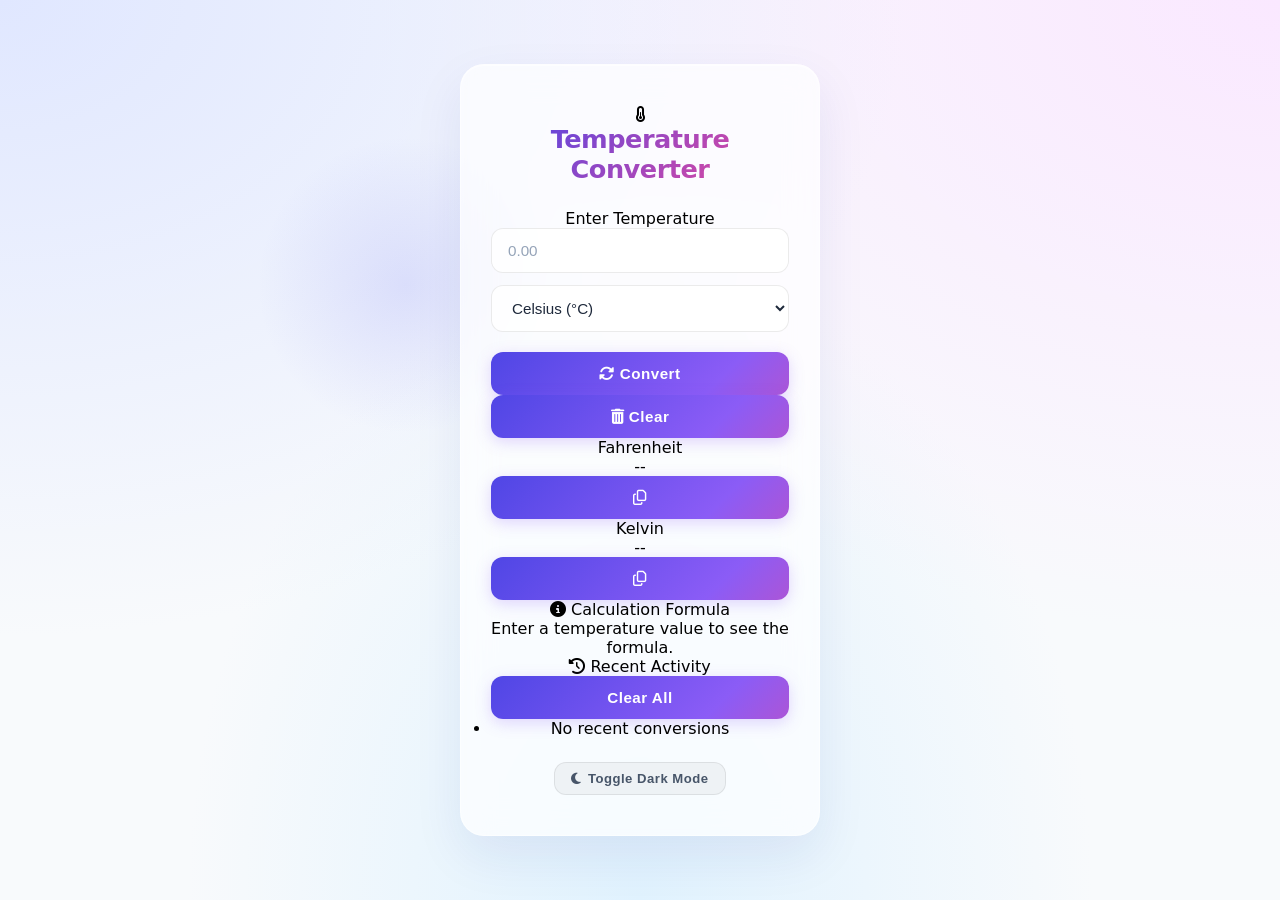
==== task3-temperature-converter/index.html @ c2657f8c "Update index.html" ====
<!DOCTYPE html>
<html lang="en">
<head>
    <meta charset="UTF-8">
    <title>Advanced Temperature Converter | Sai Reddy</title>
    <meta name="viewport" content="width=device-width, initial-scale=1.0">
    <link rel="stylesheet" href="style.css">
    <!-- FontAwesome Icons for visual indicators -->
    <link rel="stylesheet" href="https://cdnjs.cloudflare.com/ajax/libs/font-awesome/6.4.2/css/all.min.css">
</head>
<body>

<div class="container">
    <header>
        <div class="logo-area">
            <i class="fa-solid fa-temperature-half logo-icon"></i>
        </div>
        <h1>Temperature Converter</h1>
    </header>

    <!-- Main Input Section -->
    <div class="input-section">
        <label for="temperature" class="field-label">Enter Temperature</label>
        <div class="input-group">
            <input type="number" id="temperature" placeholder="0.00" step="any" oninput="convertTemp()">
            <select id="unit" onchange="convertTemp()">
                <option value="celsius">Celsius (°C)</option>
                <option value="fahrenheit">Fahrenheit (°F)</option>
                <option value="kelvin">Kelvin (K)</option>
            </select>
        </div>
        <div id="validation-warning" class="warning-box"></div>
    </div>

    <!-- Control Actions -->
    <div class="action-buttons">
        <button onclick="convertTemp()" class="btn-primary"><i class="fa-solid fa-rotate"></i> Convert</button>
        <button onclick="clearAll()" class="btn-secondary"><i class="fa-solid fa-trash-can"></i> Clear</button>
    </div>

    <!-- Output Display Cards -->
    <div class="results-container">
        <div class="result-card" id="card-one">
            <span class="card-label" id="label-one">Fahrenheit</span>
            <div class="card-output">
                <span id="output-one">--</span>
                <button class="copy-btn" onclick="copyResult('output-one', this)" title="Copy Result">
                    <i class="fa-regular fa-copy"></i>
                </button>
            </div>
        </div>

        <div class="result-card" id="card-two">
            <span class="card-label" id="label-two">Kelvin</span>
            <div class="card-output">
                <span id="output-two">--</span>
                <button class="copy-btn" onclick="copyResult('output-two', this)" title="Copy Result">
                    <i class="fa-regular fa-copy"></i>
                </button>
            </div>
        </div>
    </div>

    <!-- Formula Detail Breakdown -->
    <div class="info-accordion">
        <div class="info-header"><i class="fa-solid fa-circle-info"></i> Calculation Formula</div>
        <div class="info-body" id="formula-display">Enter a temperature value to see the formula.</div>
    </div>

    <!-- Conversion History Log -->
    <div class="history-panel">
        <div class="history-header">
            <span><i class="fa-solid fa-clock-rotate-left"></i> Recent Activity</span>
            <button class="clear-history" onclick="clearHistory()">Clear All</button>
        </div>
        <ul class="history-list" id="history-list">
            <li class="empty-history">No recent conversions</li>
        </ul>
    </div>

    <!-- Theme Control Option -->
    <button class="toggle" id="theme-toggle" onclick="toggleMode()">
        <i class="fa-solid fa-moon"></i> <span>Toggle Dark Mode</span>
    </button>
</div>

<script src="script.js"></script>
</body>
</html>
---- task3-temperature-converter/style.css ----
* {
    margin: 0;
    padding: 0;
    box-sizing: border-box;
}

body {
    font-family: 'Segoe UI', system-ui, -apple-system, sans-serif;
    /* Rich multi-point pastel mesh gradient for Light Mode */
    background: radial-gradient(at 0% 0%, #e0e7ff 0px, transparent 50%),
                radial-gradient(at 100% 0%, #fae8ff 0px, transparent 50%),
                radial-gradient(at 50% 100%, #e0f2fe 0px, transparent 50%);
    background-color: #f8fafc;
    display: flex;
    justify-content: center;
    align-items: center;
    min-height: 100vh;
    transition: background 0.5s cubic-bezier(0.4, 0, 0.2, 1);
    overflow: hidden;
    position: relative;
}

/* Subtle atmospheric neon orb in the background */
body::before {
    content: '';
    position: absolute;
    width: 300px;
    height: 300px;
    background: radial-gradient(circle, rgba(99, 102, 241, 0.15) 0%, transparent 70%);
    top: 15%;
    left: 20%;
    z-index: 1;
    pointer-events: none;
}

.container {
    position: relative;
    z-index: 2;
    /* Frosted glass effect */
    background: rgba(255, 255, 255, 0.7);
    backdrop-filter: blur(16px);
    -webkit-backdrop-filter: blur(16px);
    border: 1px solid rgba(255, 255, 255, 0.5);
    padding: 40px 30px;
    border-radius: 24px;
    text-align: center;
    width: 360px;
    box-shadow: 0 20px 50px rgba(31, 38, 135, 0.08),
                inset 0 1px 0 rgba(255, 255, 255, 0.6);
    animation: slideUp 0.7s cubic-bezier(0.16, 1, 0.3, 1);
}

h1 {
    font-size: 1.6rem;
    font-weight: 800;
    letter-spacing: -0.5px;
    /* Vibrant gradient text style */
    background: linear-gradient(135deg, #4f46e5, #ec4899);
    -webkit-background-clip: text;
    -webkit-text-fill-color: transparent;
    margin-bottom: 25px;
    display: flex;
    align-items: center;
    justify-content: center;
    gap: 8px;
}

.input-group {
    display: flex;
    flex-direction: column;
    gap: 12px;
    margin-bottom: 20px;
}

input, select {
    padding: 13px 16px;
    border-radius: 12px;
    border: 1px solid rgba(0, 0, 0, 0.08);
    background-color: rgba(255, 255, 255, 0.8);
    color: #1e293b;
    font-size: 0.95rem;
    font-weight: 500;
    outline: none;
    transition: all 0.25s ease;
}

input::placeholder {
    color: #94a3b8;
}

input:focus, select:focus {
    border-color: #6366f1;
    background-color: #ffffff;
    box-shadow: 0 0 0 4px rgba(99, 102, 241, 0.12);
}

/* Chrome/Safari/Opera/Edge inner spin button removal */
input::-webkit-outer-spin-button,
input::-webkit-inner-spin-button {
    -webkit-appearance: none;
    margin: 0;
}

button {
    width: 100%;
    padding: 13px;
    border: none;
    border-radius: 12px;
    /* Vibrant dynamic multi-gradient accent */
    background: linear-gradient(135deg, #4f46e5, #8b5cf6, #ec4899);
    background-size: 150% 150%;
    color: white;
    font-size: 0.95rem;
    font-weight: 700;
    letter-spacing: 0.5px;
    cursor: pointer;
    transition: all 0.3s ease;
    box-shadow: 0 4px 15px rgba(139, 92, 246, 0.25);
}

button:hover {
    transform: translateY(-2px);
    box-shadow: 0 8px 25px rgba(139, 92, 246, 0.4);
    filter: brightness(1.05);
}

button:active {
    transform: translateY(0);
}

.result {
    margin-top: 24px;
    padding: 16px;
    border-radius: 12px;
    background-color: rgba(241, 245, 249, 0.8);
    border: 1px dashed rgba(0, 0, 0, 0.1);
    color: #1e293b;
    font-weight: 700;
    font-size: 1.2rem;
    transition: all 0.3s ease;
    min-height: 56px;
    display: flex;
    align-items: center;
    justify-content: center;
}

/* Minimal translucent style for toggle button */
button.toggle {
    background: rgba(0, 0, 0, 0.04);
    border: 1px solid rgba(0, 0, 0, 0.08);
    color: #475569;
    font-size: 0.82rem;
    font-weight: 600;
    margin-top: 24px;
    box-shadow: none;
    display: inline-flex;
    align-items: center;
    justify-content: center;
    gap: 6px;
    width: auto;
    padding: 8px 16px;
}

button.toggle:hover {
    background: rgba(0, 0, 0, 0.08);
    color: #0f172a;
    border-color: rgba(0, 0, 0, 0.15);
    box-shadow: none;
    transform: translateY(-1px);
}

/* ==========================================
   Dark Mode Styling (OBSIDIAN & NEON SPACE)
   ========================================== */
.dark {
    /* Cosmic neon space background grid */
    background: radial-gradient(at 0% 0%, #1e1b4b 0px, transparent 50%),
                radial-gradient(at 50% 0%, #311042 0px, transparent 50%),
                radial-gradient(at 100% 0%, #090d16 0px, transparent 50%),
                radial-gradient(at 0% 100%, #1e1b4b 0px, transparent 50%),
                radial-gradient(at 100% 100%, #020617 0px, transparent 50%);
    background-color: #030712;
}

.dark::before {
    background: radial-gradient(circle, rgba(236, 72, 153, 0.12) 0%, transparent 70%);
}

.dark .container {
    background: rgba(15, 23, 42, 0.45);
    border-color: rgba(255, 255, 255, 0.07);
    box-shadow: 0 25px 60px rgba(0, 0, 0, 0.55),
                inset 0 1px 0 rgba(255, 255, 255, 0.05);
}

.dark h1 {
    background: linear-gradient(135deg, #a5b4fc, #f472b6);
    -webkit-background-clip: text;
    -webkit-text-fill-color: transparent;
}

.dark input, .dark select {
    background-color: rgba(15, 23, 42, 0.6);
    border-color: rgba(255, 255, 255, 0.08);
    color: #f8fafc;
}

.dark input::placeholder {
    color: #475569;
}

.dark input:focus, .dark select:focus {
    border-color: #a78bfa;
    box-shadow: 0 0 0 4px rgba(167, 139, 250, 0.15);
    background-color: rgba(15, 23, 42, 0.85);
}

.dark .result {
    background-color: rgba(15, 23, 42, 0.7);
    border-color: rgba(255, 255, 255, 0.08);
    color: #f8fafc;
}

.dark button.toggle {
    background: rgba(255, 255, 255, 0.03);
    border-color: rgba(255, 255, 255, 0.08);
    color: #94a3b8;
}

.dark button.toggle:hover {
    background: rgba(255, 255, 255, 0.08);
    color: #f8fafc;
    border-color: rgba(255, 255, 255, 0.15);
}

/* Entrance Animation */
@keyframes slideUp {
    from {
        opacity: 0;
        transform: scale(0.95) translateY(15px);
    }
    to {
        opacity: 1;
        transform: scale(1) translateY(0);
    }
}

/* Mobile Responsive Adjustments */
@media(max-width: 480px){
    .container {
        width: 88%;
        padding: 30px 20px;
    }
}
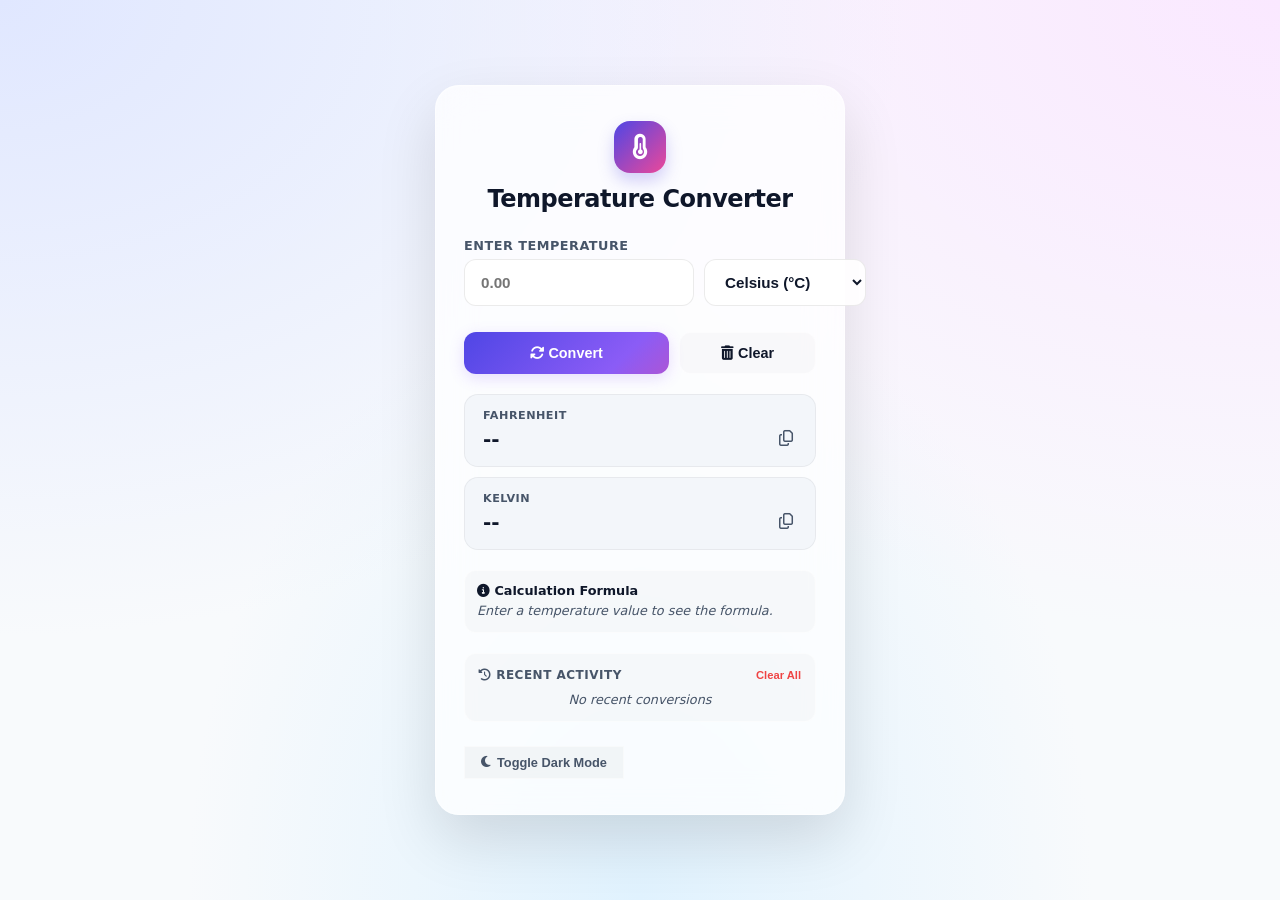
==== commit 736c103f: "Update index.html" ====
--- a/task3-temperature-converter/index.html
+++ b/task3-temperature-converter/index.html
@@ -2,10 +2,10 @@
 <html lang="en">
 <head>
     <meta charset="UTF-8">
-    <title>Advanced Temperature Converter | Sai Reddy</title>
+    <title>Temperature Converter | Sai Reddy</title>
     <meta name="viewport" content="width=device-width, initial-scale=1.0">
     <link rel="stylesheet" href="style.css">
-    <!-- FontAwesome Icons for visual indicators -->
+    <!-- FontAwesome for modern icons -->
     <link rel="stylesheet" href="https://cdnjs.cloudflare.com/ajax/libs/font-awesome/6.4.2/css/all.min.css">
 </head>
 <body>
@@ -18,7 +18,7 @@
         <h1>Temperature Converter</h1>
     </header>
 
-    <!-- Main Input Section -->
+    <!-- Temperature Input Form -->
     <div class="input-section">
         <label for="temperature" class="field-label">Enter Temperature</label>
         <div class="input-group">
@@ -32,13 +32,13 @@
         <div id="validation-warning" class="warning-box"></div>
     </div>
 
-    <!-- Control Actions -->
+    <!-- Convert & Clear Controls -->
     <div class="action-buttons">
         <button onclick="convertTemp()" class="btn-primary"><i class="fa-solid fa-rotate"></i> Convert</button>
         <button onclick="clearAll()" class="btn-secondary"><i class="fa-solid fa-trash-can"></i> Clear</button>
     </div>
 
-    <!-- Output Display Cards -->
+    <!-- Dedicated Converted Result Cards -->
     <div class="results-container">
         <div class="result-card" id="card-one">
             <span class="card-label" id="label-one">Fahrenheit</span>
@@ -78,7 +78,7 @@
         </ul>
     </div>
 
-    <!-- Theme Control Option -->
+    <!-- Toggle Dark Mode Option -->
     <button class="toggle" id="theme-toggle" onclick="toggleMode()">
         <i class="fa-solid fa-moon"></i> <span>Toggle Dark Mode</span>
     </button>
--- a/task3-temperature-converter/style.css
+++ b/task3-temperature-converter/style.css
@@ -1,3 +1,38 @@
+:root {
+    --transition-speed: 0.4s;
+    /* Light Mode Palette */
+    --body-bg: radial-gradient(at 0% 0%, #e0e7ff 0px, transparent 50%),
+               radial-gradient(at 100% 0%, #fae8ff 0px, transparent 50%),
+               radial-gradient(at 50% 100%, #e0f2fe 0px, transparent 50%);
+    --bg-fallback: #f8fafc;
+    --panel-bg: rgba(255, 255, 255, 0.75);
+    --panel-border: rgba(255, 255, 255, 0.5);
+    --text-primary: #0f172a;
+    --text-muted: #475569;
+    --input-bg: rgba(255, 255, 255, 0.9);
+    --input-border: rgba(0, 0, 0, 0.08);
+    --card-bg: rgba(241, 245, 249, 0.85);
+    --card-border: rgba(0, 0, 0, 0.05);
+}
+
+/* Dark Mode Variables override */
+.dark {
+    --body-bg: radial-gradient(at 0% 0%, #1e1b4b 0px, transparent 50%),
+               radial-gradient(at 50% 0%, #311042 0px, transparent 50%),
+               radial-gradient(at 100% 0%, #090d16 0px, transparent 50%),
+               radial-gradient(at 0% 100%, #1e1b4b 0px, transparent 50%),
+               radial-gradient(at 100% 100%, #020617 0px, transparent 50%);
+    --bg-fallback: #030712;
+    --panel-bg: rgba(15, 23, 42, 0.55);
+    --panel-border: rgba(255, 255, 255, 0.08);
+    --text-primary: #f8fafc;
+    --text-muted: #94a3b8;
+    --input-bg: rgba(15, 23, 42, 0.6);
+    --input-border: rgba(255, 255, 255, 0.08);
+    --card-bg: rgba(15, 23, 42, 0.7);
+    --card-border: rgba(255, 255, 255, 0.05);
+}
+
 * {
     margin: 0;
     padding: 0;
@@ -6,150 +41,291 @@
 
 body {
     font-family: 'Segoe UI', system-ui, -apple-system, sans-serif;
-    /* Rich multi-point pastel mesh gradient for Light Mode */
-    background: radial-gradient(at 0% 0%, #e0e7ff 0px, transparent 50%),
-                radial-gradient(at 100% 0%, #fae8ff 0px, transparent 50%),
-                radial-gradient(at 50% 100%, #e0f2fe 0px, transparent 50%);
-    background-color: #f8fafc;
+    background: var(--body-bg);
+    background-color: var(--bg-fallback);
+    color: var(--text-primary);
     display: flex;
     justify-content: center;
     align-items: center;
     min-height: 100vh;
-    transition: background 0.5s cubic-bezier(0.4, 0, 0.2, 1);
-    overflow: hidden;
-    position: relative;
-}
-
-/* Subtle atmospheric neon orb in the background */
-body::before {
-    content: '';
-    position: absolute;
-    width: 300px;
-    height: 300px;
-    background: radial-gradient(circle, rgba(99, 102, 241, 0.15) 0%, transparent 70%);
-    top: 15%;
-    left: 20%;
-    z-index: 1;
-    pointer-events: none;
+    padding: 20px;
+    transition: background var(--transition-speed) ease, color var(--transition-speed) ease;
 }
 
 .container {
-    position: relative;
-    z-index: 2;
-    /* Frosted glass effect */
-    background: rgba(255, 255, 255, 0.7);
-    backdrop-filter: blur(16px);
-    -webkit-backdrop-filter: blur(16px);
-    border: 1px solid rgba(255, 255, 255, 0.5);
-    padding: 40px 30px;
+    background: var(--panel-bg);
+    backdrop-filter: blur(18px);
+    -webkit-backdrop-filter: blur(18px);
+    border: 1px solid var(--panel-border);
+    padding: 35px 28px;
     border-radius: 24px;
+    width: 100%;
+    max-width: 410px;
+    box-shadow: 0 25px 60px rgba(0, 0, 0, 0.12),
+                inset 0 1px 0 rgba(255, 255, 255, 0.2);
+    animation: slideUp 0.6s cubic-bezier(0.16, 1, 0.3, 1);
+}
+
+/* Header & Icon */
+header {
     text-align: center;
-    width: 360px;
-    box-shadow: 0 20px 50px rgba(31, 38, 135, 0.08),
-                inset 0 1px 0 rgba(255, 255, 255, 0.6);
-    animation: slideUp 0.7s cubic-bezier(0.16, 1, 0.3, 1);
+    margin-bottom: 25px;
+}
+
+.logo-area {
+    width: 52px;
+    height: 52px;
+    background: linear-gradient(135deg, #4f46e5, #ec4899);
+    border-radius: 16px;
+    display: flex;
+    align-items: center;
+    justify-content: center;
+    margin: 0 auto 12px;
+    box-shadow: 0 8px 16px rgba(79, 70, 229, 0.25);
+}
+
+.logo-icon {
+    font-size: 1.6rem;
+    color: white;
 }
 
 h1 {
-    font-size: 1.6rem;
+    font-size: 1.5rem;
     font-weight: 800;
     letter-spacing: -0.5px;
-    /* Vibrant gradient text style */
-    background: linear-gradient(135deg, #4f46e5, #ec4899);
-    -webkit-background-clip: text;
-    -webkit-text-fill-color: transparent;
-    margin-bottom: 25px;
-    display: flex;
-    align-items: center;
-    justify-content: center;
-    gap: 8px;
+}
+
+/* Input Fields styling */
+.field-label {
+    display: block;
+    font-size: 0.8rem;
+    font-weight: 700;
+    text-transform: uppercase;
+    letter-spacing: 0.5px;
+    color: var(--text-muted);
+    margin-bottom: 6px;
+    text-align: left;
 }
 
 .input-group {
-    display: flex;
-    flex-direction: column;
-    gap: 12px;
-    margin-bottom: 20px;
+    display: grid;
+    grid-template-columns: 1.4fr 1fr;
+    gap: 10px;
 }
 
 input, select {
     padding: 13px 16px;
     border-radius: 12px;
-    border: 1px solid rgba(0, 0, 0, 0.08);
-    background-color: rgba(255, 255, 255, 0.8);
-    color: #1e293b;
+    border: 1px solid var(--input-border);
+    background-color: var(--input-bg);
+    color: var(--text-primary);
     font-size: 0.95rem;
-    font-weight: 500;
+    font-weight: 600;
     outline: none;
-    transition: all 0.25s ease;
-}
-
-input::placeholder {
-    color: #94a3b8;
+    transition: all 0.2s ease;
 }
 
 input:focus, select:focus {
     border-color: #6366f1;
-    background-color: #ffffff;
-    box-shadow: 0 0 0 4px rgba(99, 102, 241, 0.12);
-}
-
-/* Chrome/Safari/Opera/Edge inner spin button removal */
-input::-webkit-outer-spin-button,
-input::-webkit-inner-spin-button {
-    -webkit-appearance: none;
-    margin: 0;
-}
-
-button {
-    width: 100%;
-    padding: 13px;
+    box-shadow: 0 0 0 4px rgba(99, 102, 241, 0.15);
+}
+
+/* Validation Alert */
+.warning-box {
+    color: #ef4444;
+    font-size: 0.8rem;
+    font-weight: 600;
+    margin-top: 8px;
+    text-align: left;
+    min-height: 18px;
+}
+
+/* Control Buttons styling */
+.action-buttons {
+    display: grid;
+    grid-template-columns: 1.5fr 1fr;
+    gap: 10px;
+    margin-bottom: 20px;
+}
+
+button.btn-primary {
+    padding: 12px;
     border: none;
     border-radius: 12px;
-    /* Vibrant dynamic multi-gradient accent */
     background: linear-gradient(135deg, #4f46e5, #8b5cf6, #ec4899);
     background-size: 150% 150%;
     color: white;
-    font-size: 0.95rem;
-    font-weight: 700;
+    font-size: 0.9rem;
+    font-weight: 700;
+    cursor: pointer;
+    box-shadow: 0 4px 15px rgba(139, 92, 246, 0.2);
+    transition: all 0.2s ease;
+}
+
+button.btn-primary:hover {
+    transform: translateY(-1.5px);
+    box-shadow: 0 6px 18px rgba(139, 92, 246, 0.35);
+    filter: brightness(1.05);
+}
+
+button.btn-secondary {
+    padding: 12px;
+    border: 1px solid var(--panel-border);
+    border-radius: 12px;
+    background: rgba(0, 0, 0, 0.02);
+    color: var(--text-primary);
+    font-size: 0.9rem;
+    font-weight: 600;
+    cursor: pointer;
+    transition: all 0.2s ease;
+}
+
+button.btn-secondary:hover {
+    background: rgba(0, 0, 0, 0.05);
+}
+
+/* Output Cards styling */
+.results-container {
+    display: flex;
+    flex-direction: column;
+    gap: 10px;
+    margin-bottom: 20px;
+}
+
+.result-card {
+    background: var(--card-bg);
+    border: 1px solid var(--card-border);
+    padding: 14px 18px;
+    border-radius: 14px;
+    text-align: left;
+    display: flex;
+    flex-direction: column;
+    justify-content: space-between;
+    min-height: 72px;
+}
+
+.card-label {
+    font-size: 0.7rem;
+    font-weight: 700;
+    text-transform: uppercase;
     letter-spacing: 0.5px;
+    color: var(--text-muted);
+}
+
+.card-output {
+    display: flex;
+    justify-content: space-between;
+    align-items: center;
+    font-size: 1.25rem;
+    font-weight: 800;
+    margin-top: 4px;
+}
+
+.copy-btn {
+    background: transparent;
+    border: none;
+    color: var(--text-muted);
+    font-size: 1rem;
     cursor: pointer;
-    transition: all 0.3s ease;
-    box-shadow: 0 4px 15px rgba(139, 92, 246, 0.25);
-}
-
-button:hover {
-    transform: translateY(-2px);
-    box-shadow: 0 8px 25px rgba(139, 92, 246, 0.4);
-    filter: brightness(1.05);
-}
-
-button:active {
-    transform: translateY(0);
-}
-
-.result {
-    margin-top: 24px;
-    padding: 16px;
-    border-radius: 12px;
-    background-color: rgba(241, 245, 249, 0.8);
-    border: 1px dashed rgba(0, 0, 0, 0.1);
-    color: #1e293b;
-    font-weight: 700;
-    font-size: 1.2rem;
-    transition: all 0.3s ease;
-    min-height: 56px;
-    display: flex;
-    align-items: center;
-    justify-content: center;
-}
-
-/* Minimal translucent style for toggle button */
+    padding: 4px;
+    transition: color 0.2s, transform 0.1s;
+}
+
+.copy-btn:hover {
+    color: #6366f1;
+    transform: scale(1.1);
+}
+
+/* Formula Breakdown styling */
+.info-accordion {
+    background: rgba(0, 0, 0, 0.02);
+    border: 1px solid var(--panel-border);
+    border-radius: 12px;
+    padding: 12px;
+    font-size: 0.8rem;
+    text-align: left;
+    margin-bottom: 20px;
+}
+
+.info-header {
+    font-weight: 700;
+    color: var(--text-primary);
+    margin-bottom: 4px;
+}
+
+.info-body {
+    color: var(--text-muted);
+    line-height: 1.4;
+    font-style: italic;
+}
+
+/* History Log styling */
+.history-panel {
+    background: rgba(0, 0, 0, 0.02);
+    border: 1px solid var(--panel-border);
+    border-radius: 12px;
+    padding: 14px;
+    text-align: left;
+}
+
+.history-header {
+    display: flex;
+    justify-content: space-between;
+    align-items: center;
+    font-size: 0.75rem;
+    font-weight: 700;
+    text-transform: uppercase;
+    letter-spacing: 0.5px;
+    color: var(--text-muted);
+    margin-bottom: 10px;
+}
+
+.clear-history {
+    background: transparent;
+    border: none;
+    color: #ef4444;
+    font-size: 0.7rem;
+    font-weight: 700;
+    cursor: pointer;
+}
+
+.history-list {
+    list-style: none;
+    display: flex;
+    flex-direction: column;
+    gap: 6px;
+}
+
+.history-item {
+    font-size: 0.8rem;
+    font-weight: 600;
+    color: var(--text-primary);
+    background: var(--input-bg);
+    padding: 6px 10px;
+    border-radius: 6px;
+    border: 1px solid var(--input-border);
+    display: flex;
+    justify-content: space-between;
+}
+
+.history-time {
+    color: var(--text-muted);
+    font-size: 0.7rem;
+}
+
+.empty-history {
+    font-size: 0.8rem;
+    color: var(--text-muted);
+    text-align: center;
+    font-style: italic;
+}
+
+/* Toggle Theme Button */
 button.toggle {
-    background: rgba(0, 0, 0, 0.04);
-    border: 1px solid rgba(0, 0, 0, 0.08);
-    color: #475569;
-    font-size: 0.82rem;
+    background: rgba(0, 0, 0, 0.03);
+    border: 1px solid var(--panel-border);
+    color: var(--text-muted);
+    font-size: 0.8rem;
     font-weight: 600;
     margin-top: 24px;
     box-shadow: none;
@@ -162,82 +338,23 @@
 }
 
 button.toggle:hover {
-    background: rgba(0, 0, 0, 0.08);
-    color: #0f172a;
-    border-color: rgba(0, 0, 0, 0.15);
-    box-shadow: none;
-    transform: translateY(-1px);
-}
-
-/* ==========================================
-   Dark Mode Styling (OBSIDIAN & NEON SPACE)
-   ========================================== */
-.dark {
-    /* Cosmic neon space background grid */
-    background: radial-gradient(at 0% 0%, #1e1b4b 0px, transparent 50%),
-                radial-gradient(at 50% 0%, #311042 0px, transparent 50%),
-                radial-gradient(at 100% 0%, #090d16 0px, transparent 50%),
-                radial-gradient(at 0% 100%, #1e1b4b 0px, transparent 50%),
-                radial-gradient(at 100% 100%, #020617 0px, transparent 50%);
-    background-color: #030712;
-}
-
-.dark::before {
-    background: radial-gradient(circle, rgba(236, 72, 153, 0.12) 0%, transparent 70%);
-}
-
-.dark .container {
-    background: rgba(15, 23, 42, 0.45);
-    border-color: rgba(255, 255, 255, 0.07);
-    box-shadow: 0 25px 60px rgba(0, 0, 0, 0.55),
-                inset 0 1px 0 rgba(255, 255, 255, 0.05);
-}
-
-.dark h1 {
-    background: linear-gradient(135deg, #a5b4fc, #f472b6);
-    -webkit-background-clip: text;
-    -webkit-text-fill-color: transparent;
-}
-
-.dark input, .dark select {
-    background-color: rgba(15, 23, 42, 0.6);
-    border-color: rgba(255, 255, 255, 0.08);
-    color: #f8fafc;
-}
-
-.dark input::placeholder {
-    color: #475569;
-}
-
-.dark input:focus, .dark select:focus {
-    border-color: #a78bfa;
-    box-shadow: 0 0 0 4px rgba(167, 139, 250, 0.15);
-    background-color: rgba(15, 23, 42, 0.85);
-}
-
-.dark .result {
-    background-color: rgba(15, 23, 42, 0.7);
-    border-color: rgba(255, 255, 255, 0.08);
-    color: #f8fafc;
+    background: rgba(0, 0, 0, 0.06);
+    color: var(--text-primary);
 }
 
 .dark button.toggle {
     background: rgba(255, 255, 255, 0.03);
-    border-color: rgba(255, 255, 255, 0.08);
-    color: #94a3b8;
 }
 
 .dark button.toggle:hover {
     background: rgba(255, 255, 255, 0.08);
-    color: #f8fafc;
-    border-color: rgba(255, 255, 255, 0.15);
-}
-
-/* Entrance Animation */
+}
+
+/* Keyframes */
 @keyframes slideUp {
     from {
         opacity: 0;
-        transform: scale(0.95) translateY(15px);
+        transform: scale(0.96) translateY(12px);
     }
     to {
         opacity: 1;
@@ -245,10 +362,16 @@
     }
 }
 
-/* Mobile Responsive Adjustments */
+/* Chrome/Safari/Opera/Edge inner spin input reset */
+input::-webkit-outer-spin-button,
+input::-webkit-inner-spin-button {
+    -webkit-appearance: none;
+    margin: 0;
+}
+
+/* Responsive adjustment */
 @media(max-width: 480px){
     .container {
-        width: 88%;
-        padding: 30px 20px;
+        padding: 25px 20px;
     }
 }
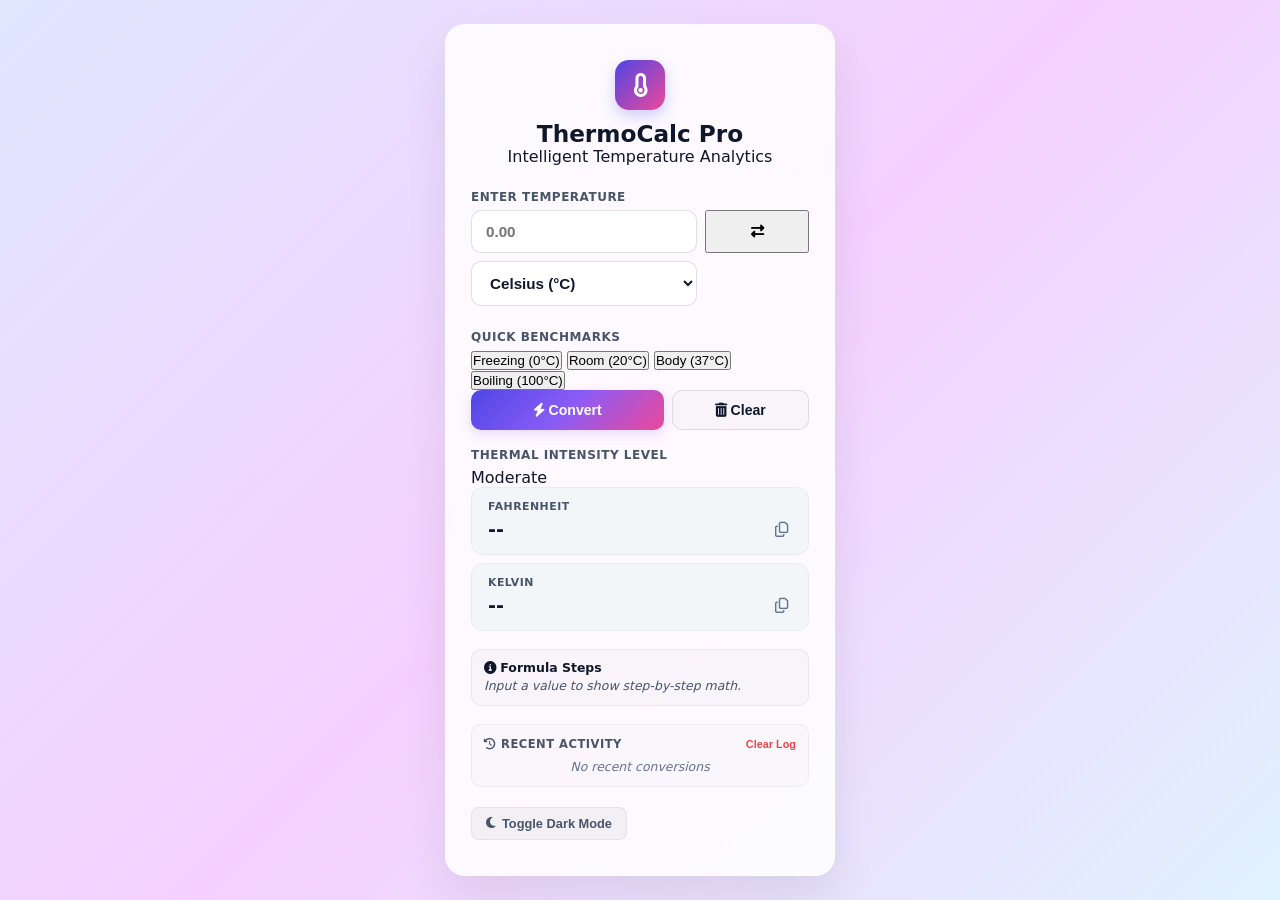
==== commit 5b9da148: "Update index.html" ====
--- a/task3-temperature-converter/index.html
+++ b/task3-temperature-converter/index.html
@@ -2,10 +2,10 @@
 <html lang="en">
 <head>
     <meta charset="UTF-8">
-    <title>Temperature Converter | Sai Reddy</title>
+    <title>ThermoCalc Pro | Temperature Converter</title>
     <meta name="viewport" content="width=device-width, initial-scale=1.0">
     <link rel="stylesheet" href="style.css">
-    <!-- FontAwesome for modern icons -->
+    <!-- FontAwesome for icons -->
     <link rel="stylesheet" href="https://cdnjs.cloudflare.com/ajax/libs/font-awesome/6.4.2/css/all.min.css">
 </head>
 <body>
@@ -13,9 +13,10 @@
 <div class="container">
     <header>
         <div class="logo-area">
-            <i class="fa-solid fa-temperature-half logo-icon"></i>
+            <i class="fa-solid fa-temperature-empty logo-icon" id="thermometer-icon"></i>
         </div>
-        <h1>Temperature Converter</h1>
+        <h1>ThermoCalc Pro</h1>
+        <p class="subtitle">Intelligent Temperature Analytics</p>
     </header>
 
     <!-- Temperature Input Form -->
@@ -23,6 +24,11 @@
         <label for="temperature" class="field-label">Enter Temperature</label>
         <div class="input-group">
             <input type="number" id="temperature" placeholder="0.00" step="any" oninput="convertTemp()">
+            
+            <button class="swap-btn" onclick="swapUnits()" title="Swap Units">
+                <i class="fa-solid fa-right-left"></i>
+            </button>
+
             <select id="unit" onchange="convertTemp()">
                 <option value="celsius">Celsius (°C)</option>
                 <option value="fahrenheit">Fahrenheit (°F)</option>
@@ -32,13 +38,35 @@
         <div id="validation-warning" class="warning-box"></div>
     </div>
 
-    <!-- Convert & Clear Controls -->
+    <!-- Quick Temperature Presets -->
+    <div class="presets-section">
+        <span class="field-label">Quick Benchmarks</span>
+        <div class="presets-grid">
+            <button onclick="applyPreset(0, 'celsius')">Freezing (0°C)</button>
+            <button onclick="applyPreset(20, 'celsius')">Room (20°C)</button>
+            <button onclick="applyPreset(37, 'celsius')">Body (37°C)</button>
+            <button onclick="applyPreset(100, 'celsius')">Boiling (100°C)</button>
+        </div>
+    </div>
+
+    <!-- Action Buttons -->
     <div class="action-buttons">
-        <button onclick="convertTemp()" class="btn-primary"><i class="fa-solid fa-rotate"></i> Convert</button>
+        <button onclick="convertTemp()" class="btn-primary"><i class="fa-solid fa-bolt"></i> Convert</button>
         <button onclick="clearAll()" class="btn-secondary"><i class="fa-solid fa-trash-can"></i> Clear</button>
     </div>
 
-    <!-- Dedicated Converted Result Cards -->
+    <!-- Dynamic Level Gauge Meter -->
+    <div class="meter-section">
+        <div class="meter-header">
+            <span class="field-label">Thermal Intensity Level</span>
+            <span id="meter-status" class="status-indicator">Moderate</span>
+        </div>
+        <div class="meter-track">
+            <div id="meter-fill" class="meter-fill"></div>
+        </div>
+    </div>
+
+    <!-- Results Display Cards -->
     <div class="results-container">
         <div class="result-card" id="card-one">
             <span class="card-label" id="label-one">Fahrenheit</span>
@@ -63,22 +91,22 @@
 
     <!-- Formula Detail Breakdown -->
     <div class="info-accordion">
-        <div class="info-header"><i class="fa-solid fa-circle-info"></i> Calculation Formula</div>
-        <div class="info-body" id="formula-display">Enter a temperature value to see the formula.</div>
+        <div class="info-header"><i class="fa-solid fa-circle-info"></i> Formula Steps</div>
+        <div class="info-body" id="formula-display">Input a value to show step-by-step math.</div>
     </div>
 
     <!-- Conversion History Log -->
     <div class="history-panel">
         <div class="history-header">
             <span><i class="fa-solid fa-clock-rotate-left"></i> Recent Activity</span>
-            <button class="clear-history" onclick="clearHistory()">Clear All</button>
+            <button class="clear-history" onclick="clearHistory()">Clear Log</button>
         </div>
         <ul class="history-list" id="history-list">
             <li class="empty-history">No recent conversions</li>
         </ul>
     </div>
 
-    <!-- Toggle Dark Mode Option -->
+    <!-- Toggle Theme Button -->
     <button class="toggle" id="theme-toggle" onclick="toggleMode()">
         <i class="fa-solid fa-moon"></i> <span>Toggle Dark Mode</span>
     </button>
--- a/task3-temperature-converter/style.css
+++ b/task3-temperature-converter/style.css
@@ -1,38 +1,6 @@
-:root {
-    --transition-speed: 0.4s;
-    /* Light Mode Palette */
-    --body-bg: radial-gradient(at 0% 0%, #e0e7ff 0px, transparent 50%),
-               radial-gradient(at 100% 0%, #fae8ff 0px, transparent 50%),
-               radial-gradient(at 50% 100%, #e0f2fe 0px, transparent 50%);
-    --bg-fallback: #f8fafc;
-    --panel-bg: rgba(255, 255, 255, 0.75);
-    --panel-border: rgba(255, 255, 255, 0.5);
-    --text-primary: #0f172a;
-    --text-muted: #475569;
-    --input-bg: rgba(255, 255, 255, 0.9);
-    --input-border: rgba(0, 0, 0, 0.08);
-    --card-bg: rgba(241, 245, 249, 0.85);
-    --card-border: rgba(0, 0, 0, 0.05);
-}
-
-/* Dark Mode Variables override */
-.dark {
-    --body-bg: radial-gradient(at 0% 0%, #1e1b4b 0px, transparent 50%),
-               radial-gradient(at 50% 0%, #311042 0px, transparent 50%),
-               radial-gradient(at 100% 0%, #090d16 0px, transparent 50%),
-               radial-gradient(at 0% 100%, #1e1b4b 0px, transparent 50%),
-               radial-gradient(at 100% 100%, #020617 0px, transparent 50%);
-    --bg-fallback: #030712;
-    --panel-bg: rgba(15, 23, 42, 0.55);
-    --panel-border: rgba(255, 255, 255, 0.08);
-    --text-primary: #f8fafc;
-    --text-muted: #94a3b8;
-    --input-bg: rgba(15, 23, 42, 0.6);
-    --input-border: rgba(255, 255, 255, 0.08);
-    --card-bg: rgba(15, 23, 42, 0.7);
-    --card-border: rgba(255, 255, 255, 0.05);
-}
-
+/* ==========================================
+   RESET & DEFAULT STYLES (Light Mode First)
+   ========================================== */
 * {
     margin: 0;
     padding: 0;
@@ -41,84 +9,84 @@
 
 body {
     font-family: 'Segoe UI', system-ui, -apple-system, sans-serif;
-    background: var(--body-bg);
-    background-color: var(--bg-fallback);
-    color: var(--text-primary);
+    /* High-compatibility light mode background gradient */
+    background: linear-gradient(135deg, #e0e7ff 0%, #f5d0fe 50%, #e0f2fe 100%);
+    background-attachment: fixed;
+    color: #0f172a;
     display: flex;
     justify-content: center;
     align-items: center;
     min-height: 100vh;
     padding: 20px;
-    transition: background var(--transition-speed) ease, color var(--transition-speed) ease;
+    transition: background 0.4s ease, color 0.4s ease;
 }
 
 .container {
-    background: var(--panel-bg);
-    backdrop-filter: blur(18px);
-    -webkit-backdrop-filter: blur(18px);
-    border: 1px solid var(--panel-border);
-    padding: 35px 28px;
-    border-radius: 24px;
+    background: rgba(255, 255, 255, 0.85);
+    backdrop-filter: blur(16px);
+    -webkit-backdrop-filter: blur(16px);
+    border: 1px solid rgba(255, 255, 255, 0.5);
+    padding: 35px 25px;
+    border-radius: 20px;
     width: 100%;
-    max-width: 410px;
-    box-shadow: 0 25px 60px rgba(0, 0, 0, 0.12),
-                inset 0 1px 0 rgba(255, 255, 255, 0.2);
-    animation: slideUp 0.6s cubic-bezier(0.16, 1, 0.3, 1);
-}
-
-/* Header & Icon */
+    max-width: 390px;
+    box-shadow: 0 20px 45px rgba(0, 0, 0, 0.08);
+    animation: slideUp 0.5s ease-out;
+}
+
+/* Header & Icon logo */
 header {
     text-align: center;
-    margin-bottom: 25px;
+    margin-bottom: 24px;
 }
 
 .logo-area {
-    width: 52px;
-    height: 52px;
+    width: 50px;
+    height: 50px;
     background: linear-gradient(135deg, #4f46e5, #ec4899);
-    border-radius: 16px;
+    border-radius: 14px;
     display: flex;
     align-items: center;
     justify-content: center;
-    margin: 0 auto 12px;
-    box-shadow: 0 8px 16px rgba(79, 70, 229, 0.25);
+    margin: 0 auto 10px;
+    box-shadow: 0 6px 14px rgba(79, 70, 229, 0.25);
 }
 
 .logo-icon {
-    font-size: 1.6rem;
+    font-size: 1.5rem;
     color: white;
 }
 
 h1 {
-    font-size: 1.5rem;
+    font-size: 1.45rem;
     font-weight: 800;
-    letter-spacing: -0.5px;
-}
-
-/* Input Fields styling */
+    color: #0f172a;
+}
+
+/* Input Fields */
 .field-label {
     display: block;
-    font-size: 0.8rem;
+    font-size: 0.75rem;
     font-weight: 700;
     text-transform: uppercase;
     letter-spacing: 0.5px;
-    color: var(--text-muted);
+    color: #475569;
     margin-bottom: 6px;
     text-align: left;
 }
 
 .input-group {
     display: grid;
-    grid-template-columns: 1.4fr 1fr;
-    gap: 10px;
+    grid-template-columns: 1.3fr 1fr;
+    gap: 8px;
 }
 
 input, select {
-    padding: 13px 16px;
-    border-radius: 12px;
-    border: 1px solid var(--input-border);
-    background-color: var(--input-bg);
-    color: var(--text-primary);
+    padding: 12px 14px;
+    border-radius: 10px;
+    border: 1px solid rgba(0, 0, 0, 0.12);
+    background-color: #ffffff;
+    color: #0f172a;
     font-size: 0.95rem;
     font-weight: 600;
     outline: none;
@@ -127,54 +95,53 @@
 
 input:focus, select:focus {
     border-color: #6366f1;
-    box-shadow: 0 0 0 4px rgba(99, 102, 241, 0.15);
-}
-
-/* Validation Alert */
+    box-shadow: 0 0 0 3px rgba(99, 102, 241, 0.15);
+}
+
+/* Validation Warnings */
 .warning-box {
     color: #ef4444;
-    font-size: 0.8rem;
+    font-size: 0.78rem;
     font-weight: 600;
-    margin-top: 8px;
+    margin-top: 6px;
     text-align: left;
     min-height: 18px;
 }
 
-/* Control Buttons styling */
+/* Action Control Buttons */
 .action-buttons {
     display: grid;
-    grid-template-columns: 1.5fr 1fr;
-    gap: 10px;
-    margin-bottom: 20px;
+    grid-template-columns: 1.4fr 1fr;
+    gap: 8px;
+    margin-bottom: 18px;
 }
 
 button.btn-primary {
-    padding: 12px;
+    padding: 11px;
     border: none;
-    border-radius: 12px;
+    border-radius: 10px;
     background: linear-gradient(135deg, #4f46e5, #8b5cf6, #ec4899);
-    background-size: 150% 150%;
     color: white;
-    font-size: 0.9rem;
+    font-size: 0.88rem;
     font-weight: 700;
     cursor: pointer;
-    box-shadow: 0 4px 15px rgba(139, 92, 246, 0.2);
+    box-shadow: 0 4px 12px rgba(139, 92, 246, 0.2);
     transition: all 0.2s ease;
 }
 
 button.btn-primary:hover {
-    transform: translateY(-1.5px);
-    box-shadow: 0 6px 18px rgba(139, 92, 246, 0.35);
+    transform: translateY(-1px);
+    box-shadow: 0 6px 16px rgba(139, 92, 246, 0.3);
     filter: brightness(1.05);
 }
 
 button.btn-secondary {
-    padding: 12px;
-    border: 1px solid var(--panel-border);
-    border-radius: 12px;
+    padding: 11px;
+    border: 1px solid rgba(0, 0, 0, 0.1);
+    border-radius: 10px;
     background: rgba(0, 0, 0, 0.02);
-    color: var(--text-primary);
-    font-size: 0.9rem;
+    color: #0f172a;
+    font-size: 0.88rem;
     font-weight: 600;
     cursor: pointer;
     transition: all 0.2s ease;
@@ -184,48 +151,49 @@
     background: rgba(0, 0, 0, 0.05);
 }
 
-/* Output Cards styling */
+/* Converted Result Cards styling */
 .results-container {
     display: flex;
     flex-direction: column;
-    gap: 10px;
-    margin-bottom: 20px;
+    gap: 8px;
+    margin-bottom: 18px;
 }
 
 .result-card {
-    background: var(--card-bg);
-    border: 1px solid var(--card-border);
-    padding: 14px 18px;
-    border-radius: 14px;
+    background: rgba(241, 245, 249, 0.9);
+    border: 1px solid rgba(0, 0, 0, 0.04);
+    padding: 12px 16px;
+    border-radius: 12px;
     text-align: left;
     display: flex;
     flex-direction: column;
     justify-content: space-between;
-    min-height: 72px;
+    min-height: 68px;
 }
 
 .card-label {
-    font-size: 0.7rem;
+    font-size: 0.68rem;
     font-weight: 700;
     text-transform: uppercase;
     letter-spacing: 0.5px;
-    color: var(--text-muted);
+    color: #475569;
 }
 
 .card-output {
     display: flex;
     justify-content: space-between;
     align-items: center;
-    font-size: 1.25rem;
+    font-size: 1.2rem;
     font-weight: 800;
-    margin-top: 4px;
+    margin-top: 3px;
+    color: #0f172a;
 }
 
 .copy-btn {
     background: transparent;
     border: none;
-    color: var(--text-muted);
-    font-size: 1rem;
+    color: #64748b;
+    font-size: 0.95rem;
     cursor: pointer;
     padding: 4px;
     transition: color 0.2s, transform 0.1s;
@@ -236,35 +204,35 @@
     transform: scale(1.1);
 }
 
-/* Formula Breakdown styling */
+/* Formula Breakdown */
 .info-accordion {
     background: rgba(0, 0, 0, 0.02);
-    border: 1px solid var(--panel-border);
-    border-radius: 12px;
-    padding: 12px;
-    font-size: 0.8rem;
+    border: 1px solid rgba(0, 0, 0, 0.05);
+    border-radius: 10px;
+    padding: 10px 12px;
+    font-size: 0.78rem;
     text-align: left;
-    margin-bottom: 20px;
+    margin-bottom: 18px;
 }
 
 .info-header {
     font-weight: 700;
-    color: var(--text-primary);
-    margin-bottom: 4px;
+    color: #0f172a;
+    margin-bottom: 2px;
 }
 
 .info-body {
-    color: var(--text-muted);
+    color: #475569;
     line-height: 1.4;
     font-style: italic;
 }
 
-/* History Log styling */
+/* History Log section */
 .history-panel {
-    background: rgba(0, 0, 0, 0.02);
-    border: 1px solid var(--panel-border);
-    border-radius: 12px;
-    padding: 14px;
+    background: rgba(0, 0, 0, 0.01);
+    border: 1px solid rgba(0, 0, 0, 0.05);
+    border-radius: 10px;
+    padding: 12px;
     text-align: left;
 }
 
@@ -272,19 +240,19 @@
     display: flex;
     justify-content: space-between;
     align-items: center;
-    font-size: 0.75rem;
+    font-size: 0.72rem;
     font-weight: 700;
     text-transform: uppercase;
     letter-spacing: 0.5px;
-    color: var(--text-muted);
-    margin-bottom: 10px;
+    color: #475569;
+    margin-bottom: 8px;
 }
 
 .clear-history {
     background: transparent;
     border: none;
     color: #ef4444;
-    font-size: 0.7rem;
+    font-size: 0.68rem;
     font-weight: 700;
     cursor: pointer;
 }
@@ -293,85 +261,190 @@
     list-style: none;
     display: flex;
     flex-direction: column;
-    gap: 6px;
+    gap: 5px;
 }
 
 .history-item {
+    font-size: 0.78rem;
+    font-weight: 600;
+    color: #0f172a;
+    background: #ffffff;
+    padding: 5px 8px;
+    border-radius: 6px;
+    border: 1px solid rgba(0, 0, 0, 0.05);
+    display: flex;
+    justify-content: space-between;
+}
+
+.history-time {
+    color: #64748b;
+    font-size: 0.68rem;
+}
+
+.empty-history {
+    font-size: 0.78rem;
+    color: #64748b;
+    text-align: center;
+    font-style: italic;
+}
+
+/* Toggle Theme Button */
+button.toggle {
+    background: rgba(0, 0, 0, 0.04);
+    border: 1px solid rgba(0, 0, 0, 0.06);
+    color: #475569;
     font-size: 0.8rem;
     font-weight: 600;
-    color: var(--text-primary);
-    background: var(--input-bg);
-    padding: 6px 10px;
-    border-radius: 6px;
-    border: 1px solid var(--input-border);
-    display: flex;
-    justify-content: space-between;
-}
-
-.history-time {
-    color: var(--text-muted);
-    font-size: 0.7rem;
-}
-
-.empty-history {
-    font-size: 0.8rem;
-    color: var(--text-muted);
-    text-align: center;
-    font-style: italic;
-}
-
-/* Toggle Theme Button */
-button.toggle {
-    background: rgba(0, 0, 0, 0.03);
-    border: 1px solid var(--panel-border);
-    color: var(--text-muted);
-    font-size: 0.8rem;
-    font-weight: 600;
-    margin-top: 24px;
-    box-shadow: none;
+    margin-top: 20px;
     display: inline-flex;
     align-items: center;
     justify-content: center;
     gap: 6px;
     width: auto;
-    padding: 8px 16px;
+    padding: 8px 14px;
+    border-radius: 8px;
+    cursor: pointer;
+    transition: all 0.2s ease;
 }
 
 button.toggle:hover {
-    background: rgba(0, 0, 0, 0.06);
-    color: var(--text-primary);
-}
-
-.dark button.toggle {
+    background: rgba(0, 0, 0, 0.08);
+    color: #0f172a;
+}
+
+/* ==========================================
+   DARK MODE OVERRIDES (Robust & Standard)
+   ========================================== */
+body.dark {
+    /* Highly compatible dark mode background gradient */
+    background: linear-gradient(135deg, #0f172a 0%, #1e1b4b 50%, #020617 100%);
+    color: #f8fafc;
+}
+
+body.dark .container {
+    background: rgba(15, 23, 42, 0.85);
+    border-color: rgba(255, 255, 255, 0.08);
+    box-shadow: 0 20px 45px rgba(0, 0, 0, 0.4);
+}
+
+body.dark h1 {
+    color: #f8fafc;
+}
+
+body.dark .field-label {
+    color: #94a3b8;
+}
+
+body.dark input, body.dark select {
+    background-color: #0f172a;
+    border-color: rgba(255, 255, 255, 0.08);
+    color: #f8fafc;
+}
+
+body.dark input:focus, body.dark select:focus {
+    border-color: #818cf8;
+    box-shadow: 0 0 0 3px rgba(129, 140, 248, 0.2);
+}
+
+body.dark button.btn-secondary {
+    border-color: rgba(255, 255, 255, 0.08);
+    background: rgba(255, 255, 255, 0.02);
+    color: #f8fafc;
+}
+
+body.dark button.btn-secondary:hover {
+    background: rgba(255, 255, 255, 0.06);
+}
+
+body.dark .result-card {
+    background: rgba(15, 23, 42, 0.9);
+    border-color: rgba(255, 255, 255, 0.04);
+}
+
+body.dark .card-label {
+    color: #94a3b8;
+}
+
+body.dark .card-output {
+    color: #f8fafc;
+}
+
+body.dark .copy-btn {
+    color: #94a3b8;
+}
+
+body.dark .copy-btn:hover {
+    color: #818cf8;
+}
+
+body.dark .info-accordion {
+    background: rgba(255, 255, 255, 0.01);
+    border-color: rgba(255, 255, 255, 0.05);
+}
+
+body.dark .info-header {
+    color: #f8fafc;
+}
+
+body.dark .info-body {
+    color: #94a3b8;
+}
+
+body.dark .history-panel {
+    background: rgba(255, 255, 255, 0.01);
+    border-color: rgba(255, 255, 255, 0.05);
+}
+
+body.dark .history-header {
+    color: #94a3b8;
+}
+
+body.dark .history-item {
+    color: #f8fafc;
+    background: #0f172a;
+    border-color: rgba(255, 255, 255, 0.05);
+}
+
+body.dark .history-time {
+    color: #64748b;
+}
+
+body.dark .empty-history {
+    color: #64748b;
+}
+
+body.dark button.toggle {
     background: rgba(255, 255, 255, 0.03);
-}
-
-.dark button.toggle:hover {
+    border-color: rgba(255, 255, 255, 0.06);
+    color: #94a3b8;
+}
+
+body.dark button.toggle:hover {
     background: rgba(255, 255, 255, 0.08);
-}
-
-/* Keyframes */
+    color: #f8fafc;
+}
+
+/* Animations */
 @keyframes slideUp {
     from {
         opacity: 0;
-        transform: scale(0.96) translateY(12px);
+        transform: translateY(12px);
     }
     to {
         opacity: 1;
-        transform: scale(1) translateY(0);
+        transform: translateY(0);
     }
 }
 
-/* Chrome/Safari/Opera/Edge inner spin input reset */
+/* Hide Spin buttons for numeric inputs */
 input::-webkit-outer-spin-button,
 input::-webkit-inner-spin-button {
     -webkit-appearance: none;
     margin: 0;
 }
 
-/* Responsive adjustment */
 @media(max-width: 480px){
     .container {
-        padding: 25px 20px;
+        padding: 25px 18px;
     }
 }
